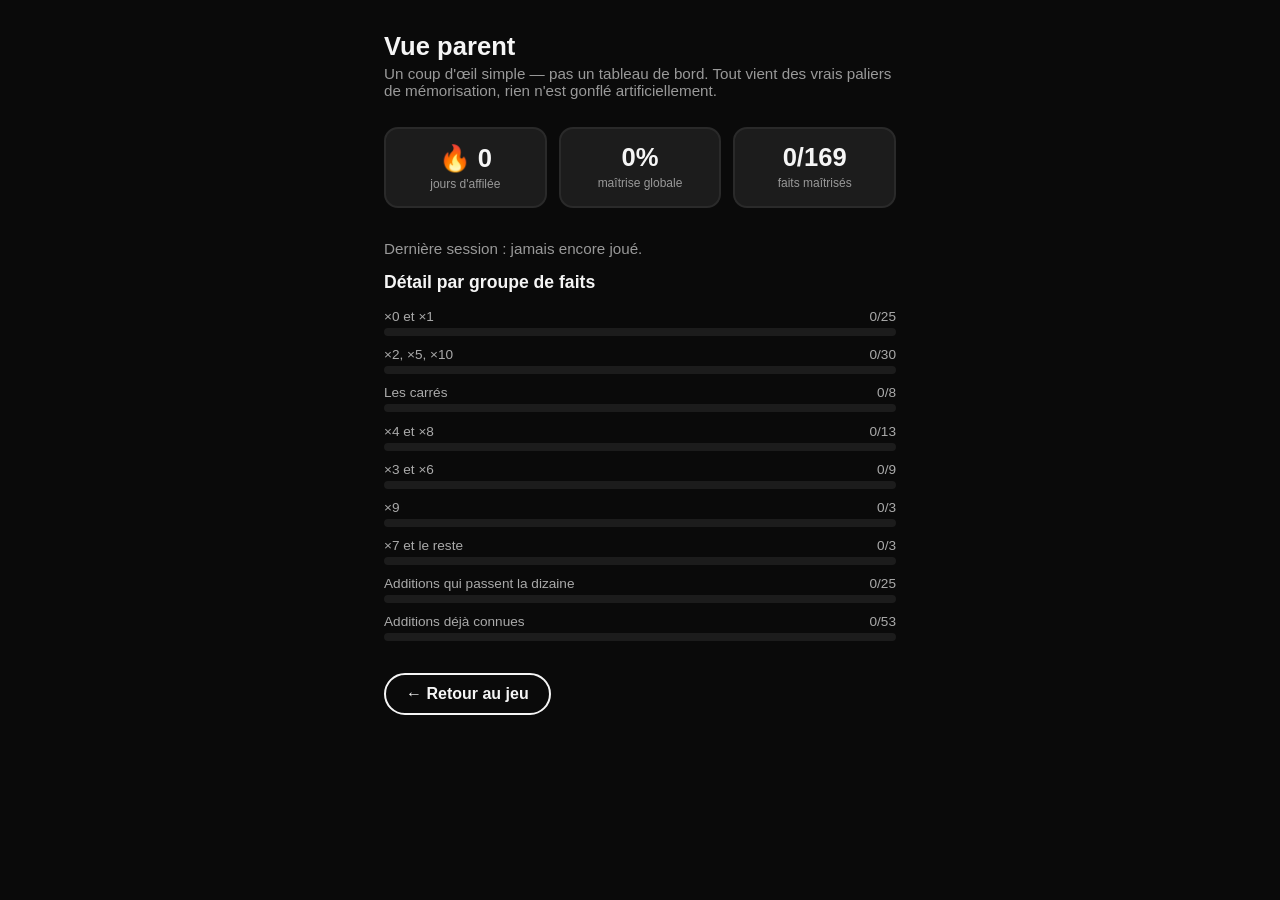
==== parent.html @ b904a81e "Vue parent simple (4/4) — dernière couche post-MVP Page séparée (parent.html), pas un dashboard : sé" ====
<!DOCTYPE html>
<html lang="fr">
<head>
<meta charset="UTF-8">
<meta name="viewport" content="width=device-width, initial-scale=1">
<title>Sprint des tables — Vue parent</title>
<link rel="stylesheet" href="src/style.css">
<style>
  html, body { overflow: auto; height: auto; min-height: 100%; }
  #parentView {
    max-width: 560px;
    margin: 0 auto;
    padding: 2rem 1.5rem 3rem;
  }
  #parentView h1 {
    font-size: 1.6rem;
    margin: 0 0 0.25rem;
  }
  #parentView .subtitle {
    color: #999;
    font-size: 0.95rem;
    margin: 0 0 1.75rem;
  }
  .cards {
    display: grid;
    grid-template-columns: repeat(3, 1fr);
    gap: 0.75rem;
    margin-bottom: 2rem;
  }
  .card {
    background: #1c1c1c;
    border: 2px solid #2a2a2a;
    border-radius: 14px;
    padding: 0.9rem 0.5rem;
    text-align: center;
  }
  .card .value {
    font-size: 1.6rem;
    font-weight: 800;
    color: var(--white);
  }
  .card .label {
    font-size: 0.75rem;
    color: #999;
    margin-top: 0.25rem;
  }
  #parentView h2 {
    font-size: 1.1rem;
    margin: 0 0 1rem;
  }
  .group-list {
    display: flex;
    flex-direction: column;
    gap: 0.7rem;
    margin-bottom: 2rem;
  }
  #backLink {
    display: inline-block;
    color: var(--white);
    text-decoration: none;
    font-weight: 700;
    border: 2px solid var(--white);
    border-radius: 999px;
    padding: 0.6rem 1.25rem;
  }
  .empty-note {
    color: #999;
    font-size: 0.95rem;
  }
</style>
</head>
<body>
<div id="parentView">
  <h1>Vue parent</h1>
  <p class="subtitle">Un coup d'œil simple — pas un tableau de bord. Tout vient des vrais paliers de mémorisation, rien n'est gonflé artificiellement.</p>

  <div class="cards">
    <div class="card"><div class="value" id="streakValue">—</div><div class="label">jours d'affilée</div></div>
    <div class="card"><div class="value" id="masteryValue">—</div><div class="label">maîtrise globale</div></div>
    <div class="card"><div class="value" id="masteredValue">—</div><div class="label">faits maîtrisés</div></div>
  </div>

  <p class="empty-note" id="lastPlayedNote"></p>

  <h2>Détail par groupe de faits</h2>
  <div class="group-list" id="groupList"></div>

  <a id="backLink" href="index.html">← Retour au jeu</a>
</div>

<script type="module">
import { buildAllFamilies } from './src/engine/facts.js';
import { computeProgress } from './src/engine/progress.js';
import { getStreakState } from './src/game/streak.js';

function loadCards() {
  try {
    const raw = localStorage.getItem('tables-arcade:cards:v1');
    if (!raw) return new Map();
    return new Map(Object.entries(JSON.parse(raw)));
  } catch {
    return new Map();
  }
}

function formatDate(dateStr) {
  if (!dateStr) return 'jamais encore joué';
  const d = new Date(`${dateStr}T00:00:00`);
  return d.toLocaleDateString('fr-CA', { weekday: 'long', day: 'numeric', month: 'long' });
}

const families = buildAllFamilies();
const cardsById = loadCards();
const { overallPercent, byGroup } = computeProgress(families, cardsById);
const streak = getStreakState();

const totalMastered = byGroup.reduce((sum, g) => sum + g.masteredCount, 0);
const totalFacts = byGroup.reduce((sum, g) => sum + g.total, 0);

document.getElementById('streakValue').textContent = `🔥 ${streak.streakCount}`;
document.getElementById('masteryValue').textContent = `${overallPercent}%`;
document.getElementById('masteredValue').textContent = `${totalMastered}/${totalFacts}`;
document.getElementById('lastPlayedNote').textContent = `Dernière session : ${formatDate(streak.lastPlayedDate)}.`;

const groupListEl = document.getElementById('groupList');
if (byGroup.length === 0) {
  groupListEl.innerHTML = '<p class="empty-note">Aucune session jouée pour l\'instant.</p>';
} else {
  for (const group of byGroup) {
    const row = document.createElement('div');
    row.className = 'progress-row';
    row.innerHTML = `
      <div class="progress-row-label"><span>${group.label}</span><span>${group.masteredCount}/${group.total}</span></div>
      <div class="progress-row-bar"><div class="progress-row-fill${group.percent >= 100 ? ' mastered' : ''}" style="width:${group.percent}%"></div></div>
    `;
    groupListEl.appendChild(row);
  }
}
</script>
</body>
</html>
---- src/style.css ----
:root {
  --black: #0a0a0a;
  --red: #e6162d;
  --white: #f5f5f5;
  color-scheme: dark;
}

* { box-sizing: border-box; }

html, body {
  margin: 0;
  height: 100%;
  background: var(--black);
  color: var(--white);
  font-family: -apple-system, "Helvetica Neue", Arial, sans-serif;
  overflow: hidden;
  -webkit-user-select: none;
  user-select: none;
  touch-action: manipulation;
}

#app {
  height: 100%;
  display: flex;
  flex-direction: column;
}

#hud {
  padding: 1rem 1.25rem 0;
  font-size: 1.1rem;
  font-weight: 700;
  letter-spacing: 0.05em;
  display: flex;
  align-items: center;
  gap: 1rem;
}

#streak { color: var(--white); }
#points { color: var(--red); }
#score { color: #999; font-weight: 600; }

#muteBtn {
  margin-left: auto;
  background: transparent;
  border: 2px solid #444;
  color: #999;
  border-radius: 999px;
  width: 2.25rem;
  height: 2.25rem;
  font-size: 1rem;
  cursor: pointer;
}

#muteBtn.muted { color: #444; border-color: #2a2a2a; }

#comboBadge {
  font-size: 1.1rem;
  font-weight: 800;
  color: var(--red);
  margin-bottom: 0.5rem;
  animation: pop 0.2s ease;
}

@keyframes pop {
  from { transform: scale(1.6); opacity: 0; }
  to { transform: scale(1); opacity: 1; }
}

#streakBanner {
  margin: 0.75rem 1.25rem 0;
  padding: 0.6rem 1rem;
  background: #1c1c1c;
  border: 2px solid var(--white);
  border-radius: 12px;
  text-align: center;
  font-weight: 700;
  font-size: 0.95rem;
  transition: opacity 0.4s ease;
}

#streakBanner.fading { opacity: 0; }

#avatarBanner {
  margin: 0.5rem 1.25rem 0;
  padding: 0.6rem 1rem;
  background: #1c1c1c;
  border: 2px solid var(--red);
  border-radius: 12px;
  text-align: center;
  font-weight: 700;
  font-size: 0.95rem;
  transition: opacity 0.4s ease;
}

#avatarBanner.fading { opacity: 0; }

#masteryBar {
  margin: 0.6rem 1.25rem 0;
  height: 5px;
  background: #1c1c1c;
  border-radius: 999px;
  overflow: hidden;
}

#masteryFill {
  height: 100%;
  width: 0%;
  background: var(--white);
  transition: width 0.3s ease;
}

#stage {
  flex: 1;
  display: flex;
  flex-direction: column;
  align-items: center;
  justify-content: center;
  padding: 1rem;
  transition: background-color 0.12s ease;
}

#stage.flash-correct { background-color: #1a1a1a; }
#stage.flash-wrong { background-color: #2a0b0e; }

#prompt {
  font-size: clamp(2.5rem, 10vw, 5rem);
  font-weight: 800;
  letter-spacing: 0.02em;
  margin-bottom: 1.5rem;
}

#hint {
  max-width: min(90vw, 480px);
  font-size: 1rem;
  font-weight: 600;
  color: var(--white);
  background: #1c1c1c;
  border: 2px solid var(--red);
  border-radius: 12px;
  padding: 0.6rem 1rem;
  margin-bottom: 1.25rem;
  text-align: center;
  line-height: 1.35;
}

#timerBar {
  width: min(90vw, 480px);
  height: 10px;
  background: #262626;
  border-radius: 999px;
  overflow: hidden;
  margin-bottom: 2rem;
}

#timerBar.timer-study #timerFill { background: var(--white); }

#studyCaption {
  margin-top: -1rem;
  margin-bottom: 1.5rem;
  color: #888;
  font-size: 0.9rem;
  font-weight: 600;
}

#timerFill {
  height: 100%;
  width: 100%;
  background: var(--red);
  transform-origin: left center;
  transform: scaleX(1);
}

#runnerTrack {
  position: relative;
  width: min(90vw, 560px);
  height: 56px;
  margin-bottom: 0.5rem;
}

#runner {
  position: absolute;
  left: 50%;
  bottom: 0;
  width: 36px;
  height: 36px;
  transform: translate(-50%, 0);
  transition: width 0.3s ease, height 0.3s ease;
}

#runner::before {
  content: '';
  position: absolute;
  inset: 0;
  background: var(--white);
  clip-path: polygon(50% 0%, 100% 100%, 0% 100%);
}

#runner::after {
  content: '';
  position: absolute;
  top: 10px;
  left: -16px;
  width: 14px;
  height: 14px;
  background: var(--red);
  opacity: 0.4;
  clip-path: polygon(50% 0%, 100% 100%, 0% 100%);
  transition: opacity 0.3s ease;
}

/* Paliers d'évolution — dérivés du % de maîtrise réelle (voir game/avatar.js),
   toujours en primitives CSS simples (triangles/cercles), jamais un sprite. */
#runner.tier-1::after { opacity: 0.7; }

#runner.tier-2::after,
#runner.tier-3::after,
#runner.tier-4::after { opacity: 1; }

#runner .crest {
  display: none;
  position: absolute;
  top: -11px;
  left: 50%;
  transform: translateX(-50%);
  width: 0;
  height: 0;
  border-left: 6px solid transparent;
  border-right: 6px solid transparent;
  border-bottom: 9px solid var(--red);
}

#runner.tier-2 .crest,
#runner.tier-3 .crest,
#runner.tier-4 .crest { display: block; }

#runner.tier-3,
#runner.tier-4 { width: 44px; height: 44px; }

#runner .ring {
  display: none;
  position: absolute;
  inset: -10px;
  border: 2px solid var(--white);
  border-radius: 50%;
}

#runner.tier-4 .ring {
  display: block;
  animation: ringPulse 1.1s ease-out infinite;
}

@keyframes ringPulse {
  0% { transform: scale(0.75); opacity: 0.7; }
  100% { transform: scale(1.5); opacity: 0; }
}

#choices {
  display: flex;
  gap: 1rem;
  width: min(90vw, 560px);
}

.choice {
  flex: 1;
  aspect-ratio: 1.3 / 1;
  border: 3px solid var(--white);
  border-radius: 18px;
  font-size: clamp(2rem, 8vw, 3.5rem);
  font-weight: 800;
  cursor: pointer;
  transition: transform 0.08s ease, background-color 0.08s ease, color 0.08s ease;
}

.choice-left { background: var(--black); color: var(--white); }
.choice-right { background: var(--red); color: var(--white); border-color: var(--red); }

.choice:active { transform: scale(0.95); }

.choice-correct { background: var(--white) !important; color: var(--black) !important; border-color: var(--white) !important; }
.choice-wrong { background: #2a0b0e !important; color: var(--red) !important; }

#endScreen {
  flex: 1;
  display: flex;
  flex-direction: column;
  align-items: center;
  justify-content: center;
  text-align: center;
  padding: 2rem;
  gap: 1rem;
}

#endScreen h1 {
  font-size: clamp(2rem, 8vw, 3rem);
  margin: 0;
}

#endScreen p {
  font-size: 1.2rem;
  color: #ccc;
}

#endProgress {
  width: min(90vw, 420px);
  display: flex;
  flex-direction: column;
  gap: 0.6rem;
  margin-top: 0.5rem;
}

.progress-row {
  text-align: left;
}

.progress-row-label {
  display: flex;
  justify-content: space-between;
  font-size: 0.85rem;
  color: #aaa;
  margin-bottom: 0.25rem;
}

.progress-row-bar {
  height: 8px;
  background: #1c1c1c;
  border-radius: 999px;
  overflow: hidden;
}

.progress-row-fill {
  height: 100%;
  background: var(--red);
}

.progress-row-fill.mastered { background: var(--white); }

#restartBtn {
  margin-top: 1rem;
  padding: 0.75rem 1.5rem;
  background: transparent;
  color: var(--white);
  border: 2px solid var(--white);
  border-radius: 999px;
  font-size: 1rem;
  font-weight: 700;
  cursor: pointer;
}

#parentLink {
  margin-top: 0.75rem;
  color: #888;
  font-size: 0.85rem;
  text-decoration: none;
}

@keyframes shakeSmall {
  0%, 100% { transform: translate(0, 0); }
  25% { transform: translate(2px, -2px); }
  50% { transform: translate(-2px, 2px); }
  75% { transform: translate(2px, 2px); }
}

@keyframes shakeBig {
  0%, 100% { transform: translate(0, 0); }
  20% { transform: translate(-7px, 3px); }
  40% { transform: translate(7px, -3px); }
  60% { transform: translate(-7px, -3px); }
  80% { transform: translate(7px, 3px); }
}

#app.shake-correct { animation: shakeSmall 0.15s ease-in-out; }
#app.shake-wrong { animation: shakeBig 0.3s ease-in-out; }

.hidden { display: none !important; }
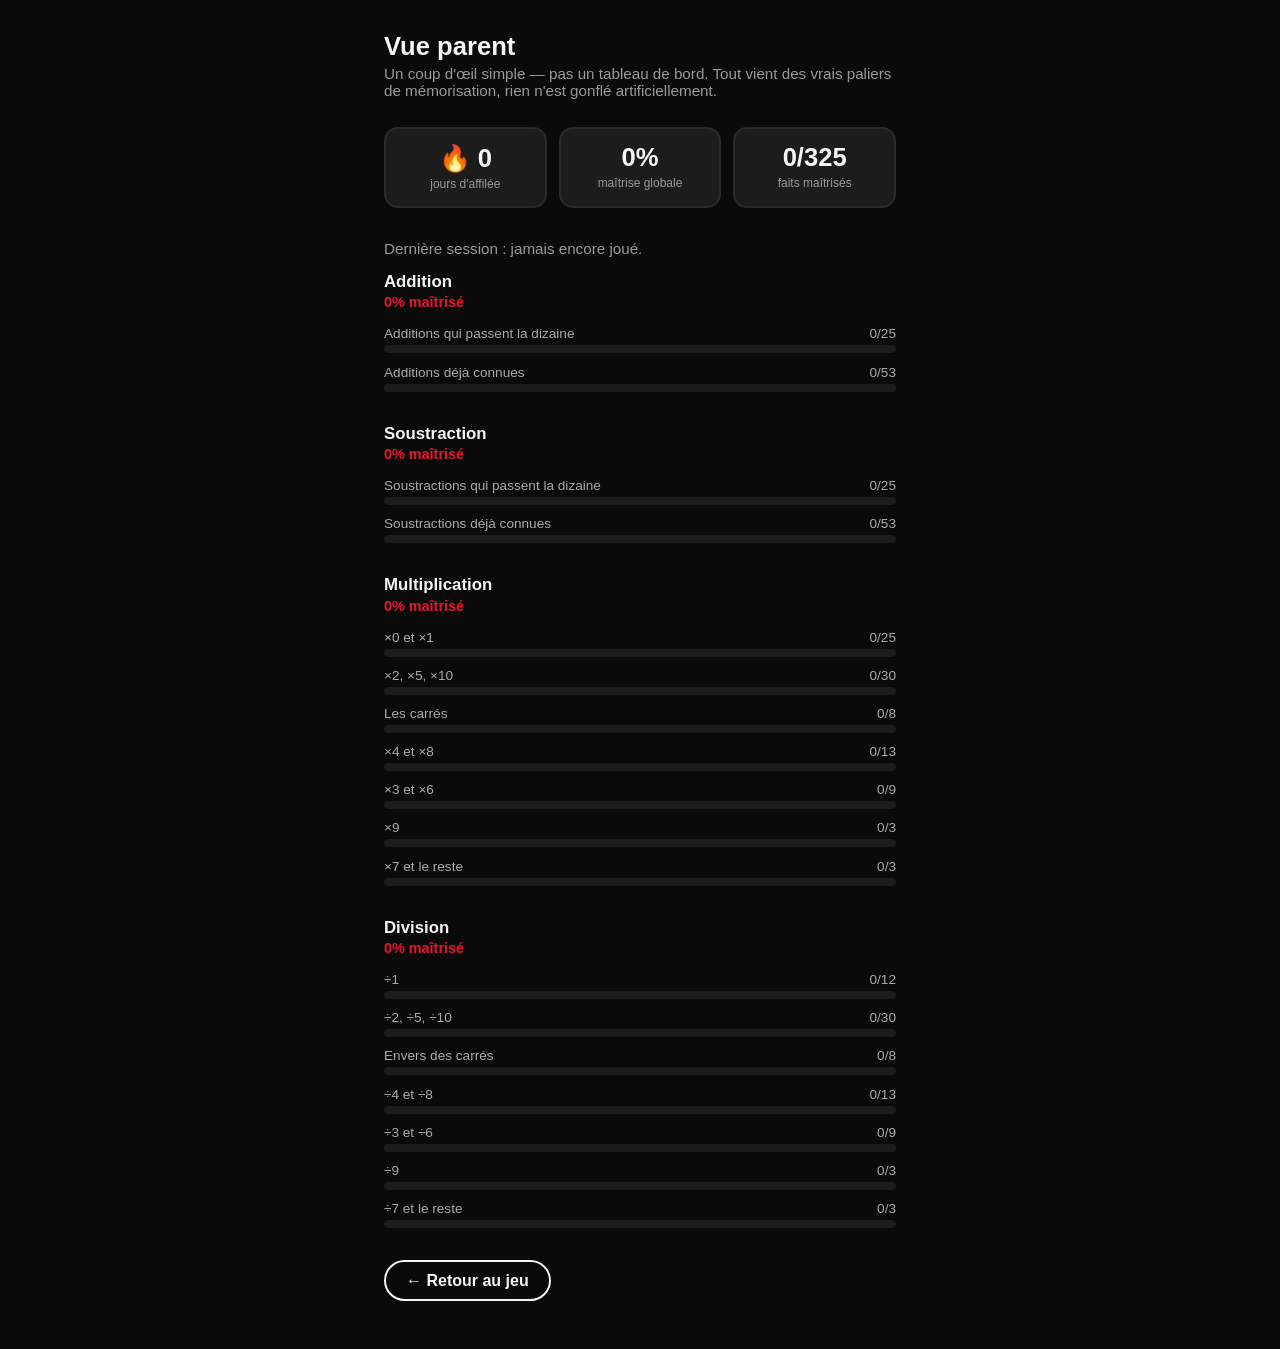
==== commit deb8f0c6: "4 sections indépendantes (addition/soustraction/multiplication/division) Refonte du moteur : chaque " ====
--- a/parent.html
+++ b/parent.html
@@ -44,15 +44,23 @@
     color: #999;
     margin-top: 0.25rem;
   }
-  #parentView h2 {
-    font-size: 1.1rem;
+  .operation-block {
+    margin-bottom: 2rem;
+  }
+  .operation-block h2 {
+    font-size: 1.05rem;
+    margin: 0 0 0.15rem;
+  }
+  .operation-block .operation-percent {
+    color: var(--red);
+    font-weight: 700;
+    font-size: 0.9rem;
     margin: 0 0 1rem;
   }
   .group-list {
     display: flex;
     flex-direction: column;
     gap: 0.7rem;
-    margin-bottom: 2rem;
   }
   #backLink {
     display: inline-block;
@@ -82,26 +90,14 @@
 
   <p class="empty-note" id="lastPlayedNote"></p>
 
-  <h2>Détail par groupe de faits</h2>
-  <div class="group-list" id="groupList"></div>
+  <div id="operationBlocks"></div>
 
   <a id="backLink" href="index.html">← Retour au jeu</a>
 </div>
 
 <script type="module">
-import { buildAllFamilies } from './src/engine/facts.js';
-import { computeProgress } from './src/engine/progress.js';
 import { getStreakState } from './src/game/streak.js';
-
-function loadCards() {
-  try {
-    const raw = localStorage.getItem('tables-arcade:cards:v1');
-    if (!raw) return new Map();
-    return new Map(Object.entries(JSON.parse(raw)));
-  } catch {
-    return new Map();
-  }
-}
+import { computeAllOperationsProgress } from './src/game/summary.js';
 
 function formatDate(dateStr) {
   if (!dateStr) return 'jamais encore joué';
@@ -109,32 +105,54 @@
   return d.toLocaleDateString('fr-CA', { weekday: 'long', day: 'numeric', month: 'long' });
 }
 
-const families = buildAllFamilies();
-const cardsById = loadCards();
-const { overallPercent, byGroup } = computeProgress(families, cardsById);
+const { overallPercent, perOperation } = computeAllOperationsProgress();
 const streak = getStreakState();
 
-const totalMastered = byGroup.reduce((sum, g) => sum + g.masteredCount, 0);
-const totalFacts = byGroup.reduce((sum, g) => sum + g.total, 0);
+let totalMastered = 0;
+let totalFacts = 0;
+for (const op of perOperation) {
+  for (const g of op.byGroup) {
+    totalMastered += g.masteredCount;
+    totalFacts += g.total;
+  }
+}
 
 document.getElementById('streakValue').textContent = `🔥 ${streak.streakCount}`;
 document.getElementById('masteryValue').textContent = `${overallPercent}%`;
 document.getElementById('masteredValue').textContent = `${totalMastered}/${totalFacts}`;
 document.getElementById('lastPlayedNote').textContent = `Dernière session : ${formatDate(streak.lastPlayedDate)}.`;
 
-const groupListEl = document.getElementById('groupList');
-if (byGroup.length === 0) {
-  groupListEl.innerHTML = '<p class="empty-note">Aucune session jouée pour l\'instant.</p>';
-} else {
-  for (const group of byGroup) {
-    const row = document.createElement('div');
-    row.className = 'progress-row';
-    row.innerHTML = `
-      <div class="progress-row-label"><span>${group.label}</span><span>${group.masteredCount}/${group.total}</span></div>
-      <div class="progress-row-bar"><div class="progress-row-fill${group.percent >= 100 ? ' mastered' : ''}" style="width:${group.percent}%"></div></div>
-    `;
-    groupListEl.appendChild(row);
+const blocksEl = document.getElementById('operationBlocks');
+for (const op of perOperation) {
+  const block = document.createElement('div');
+  block.className = 'operation-block';
+
+  const heading = document.createElement('h2');
+  heading.textContent = op.label;
+  const percentLine = document.createElement('p');
+  percentLine.className = 'operation-percent';
+  percentLine.textContent = `${op.percent}% maîtrisé`;
+
+  const list = document.createElement('div');
+  list.className = 'group-list';
+  if (op.byGroup.length === 0) {
+    list.innerHTML = '<p class="empty-note">Pas encore commencé.</p>';
+  } else {
+    for (const group of op.byGroup) {
+      const row = document.createElement('div');
+      row.className = 'progress-row';
+      row.innerHTML = `
+        <div class="progress-row-label"><span>${group.label}</span><span>${group.masteredCount}/${group.total}</span></div>
+        <div class="progress-row-bar"><div class="progress-row-fill${group.percent >= 100 ? ' mastered' : ''}" style="width:${group.percent}%"></div></div>
+      `;
+      list.appendChild(row);
+    }
   }
+
+  block.appendChild(heading);
+  block.appendChild(percentLine);
+  block.appendChild(list);
+  blocksEl.appendChild(block);
 }
 </script>
 </body>
--- a/src/style.css
+++ b/src/style.css
@@ -23,6 +23,87 @@
   height: 100%;
   display: flex;
   flex-direction: column;
+}
+
+#menuScreen {
+  height: 100%;
+  display: flex;
+  flex-direction: column;
+  align-items: center;
+  justify-content: center;
+  padding: 2rem 1.5rem;
+  text-align: center;
+  gap: 0.5rem;
+}
+
+#menuScreen h1 {
+  font-size: clamp(1.8rem, 8vw, 2.6rem);
+  margin: 0;
+}
+
+#menuScreen .subtitle {
+  color: #999;
+  margin: 0 0 1.5rem;
+}
+
+#sectionButtons {
+  display: grid;
+  grid-template-columns: 1fr 1fr;
+  gap: 1rem;
+  width: min(90vw, 480px);
+}
+
+.sectionBtn {
+  aspect-ratio: 1.2 / 1;
+  background: #1c1c1c;
+  border: 3px solid var(--white);
+  border-radius: 18px;
+  color: var(--white);
+  display: flex;
+  flex-direction: column;
+  align-items: center;
+  justify-content: center;
+  gap: 0.5rem;
+  cursor: pointer;
+  transition: transform 0.08s ease, background-color 0.08s ease;
+}
+
+.sectionBtn:active { transform: scale(0.96); }
+
+.sectionBtn-label {
+  font-size: 1.15rem;
+  font-weight: 800;
+}
+
+.sectionBtn-percent {
+  font-size: 0.9rem;
+  font-weight: 700;
+  color: var(--red);
+}
+
+#menuParentLink {
+  margin-top: 2rem;
+  color: #888;
+  font-size: 0.85rem;
+  text-decoration: none;
+}
+
+#menuBtn {
+  background: transparent;
+  border: 2px solid #444;
+  color: #999;
+  border-radius: 999px;
+  width: 2.25rem;
+  height: 2.25rem;
+  font-size: 1rem;
+  cursor: pointer;
+}
+
+#endButtons {
+  display: flex;
+  flex-direction: column;
+  gap: 0.6rem;
+  margin-top: 1rem;
 }
 
 #hud {
@@ -334,8 +415,8 @@
 
 .progress-row-fill.mastered { background: var(--white); }
 
-#restartBtn {
-  margin-top: 1rem;
+#restartBtn,
+#menuFromEndBtn {
   padding: 0.75rem 1.5rem;
   background: transparent;
   color: var(--white);
@@ -344,6 +425,11 @@
   font-size: 1rem;
   font-weight: 700;
   cursor: pointer;
+}
+
+#menuFromEndBtn {
+  border-color: #444;
+  color: #999;
 }
 
 #parentLink {
